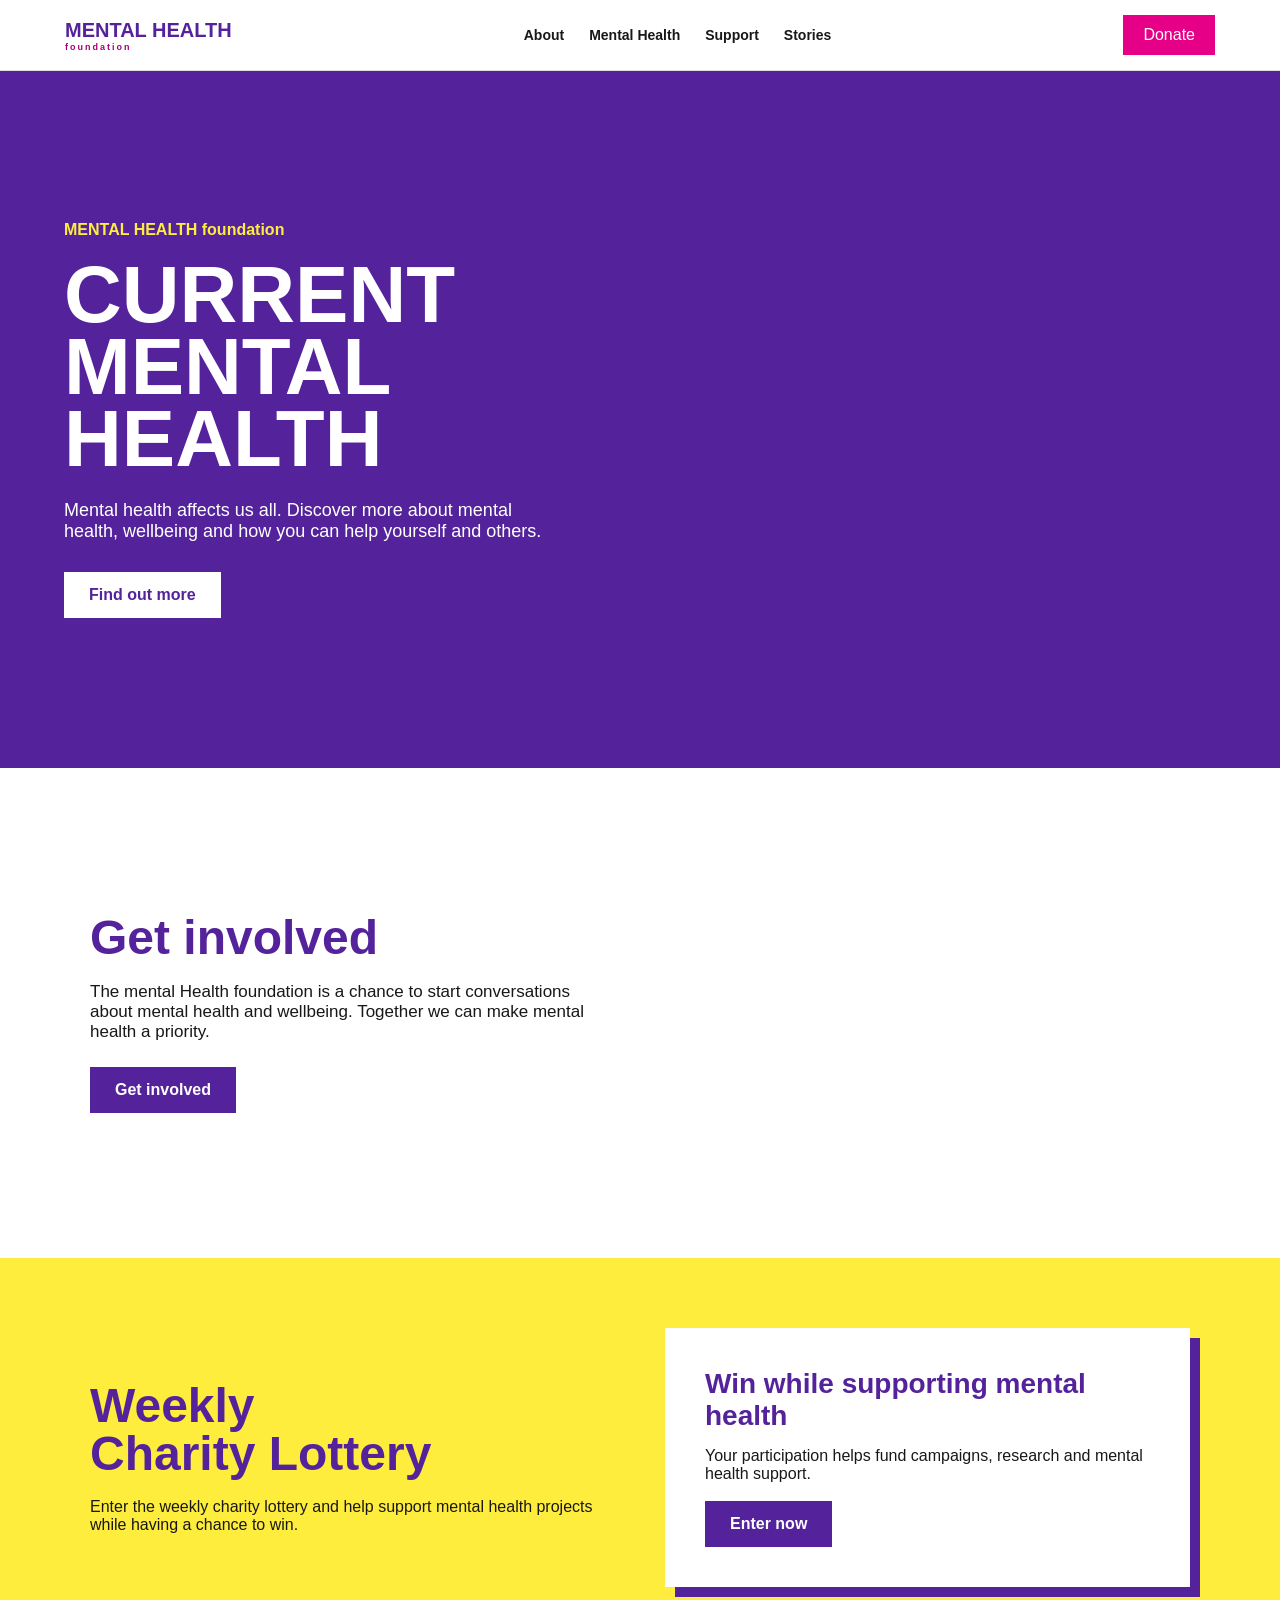
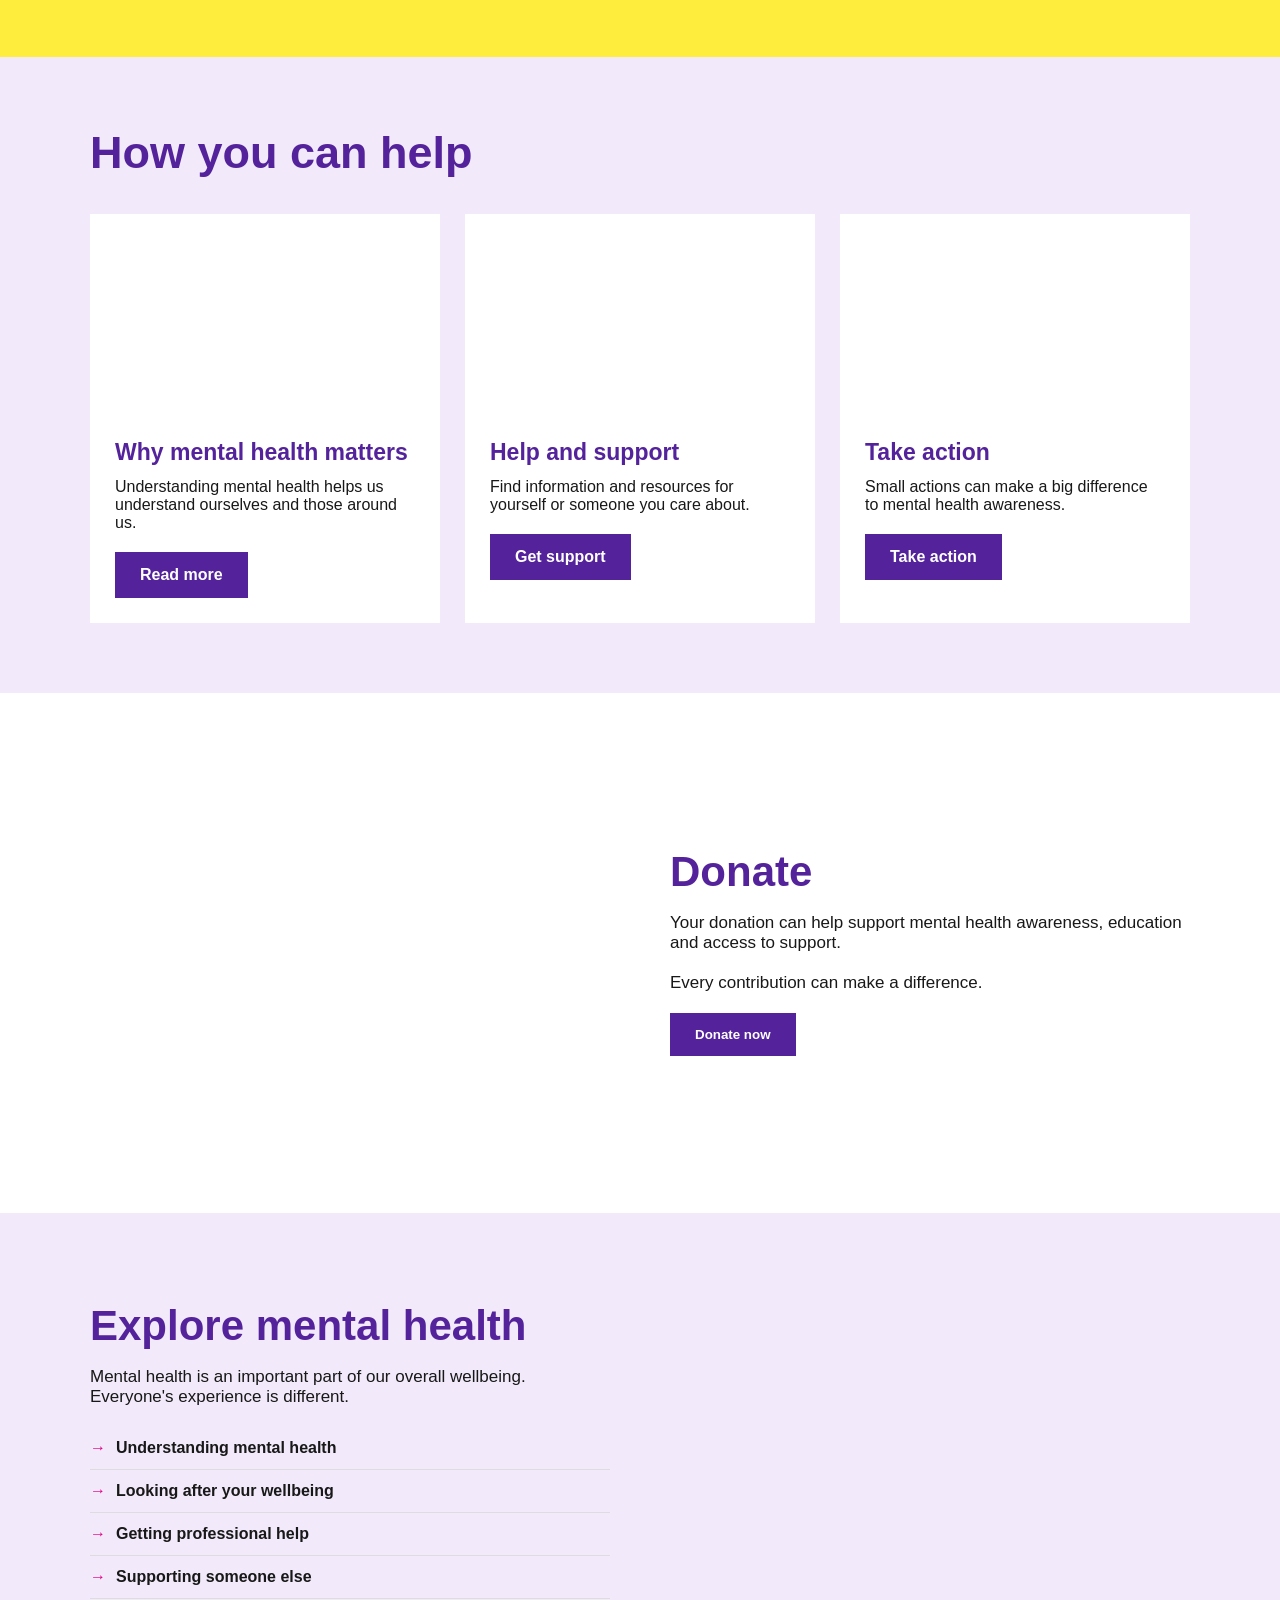
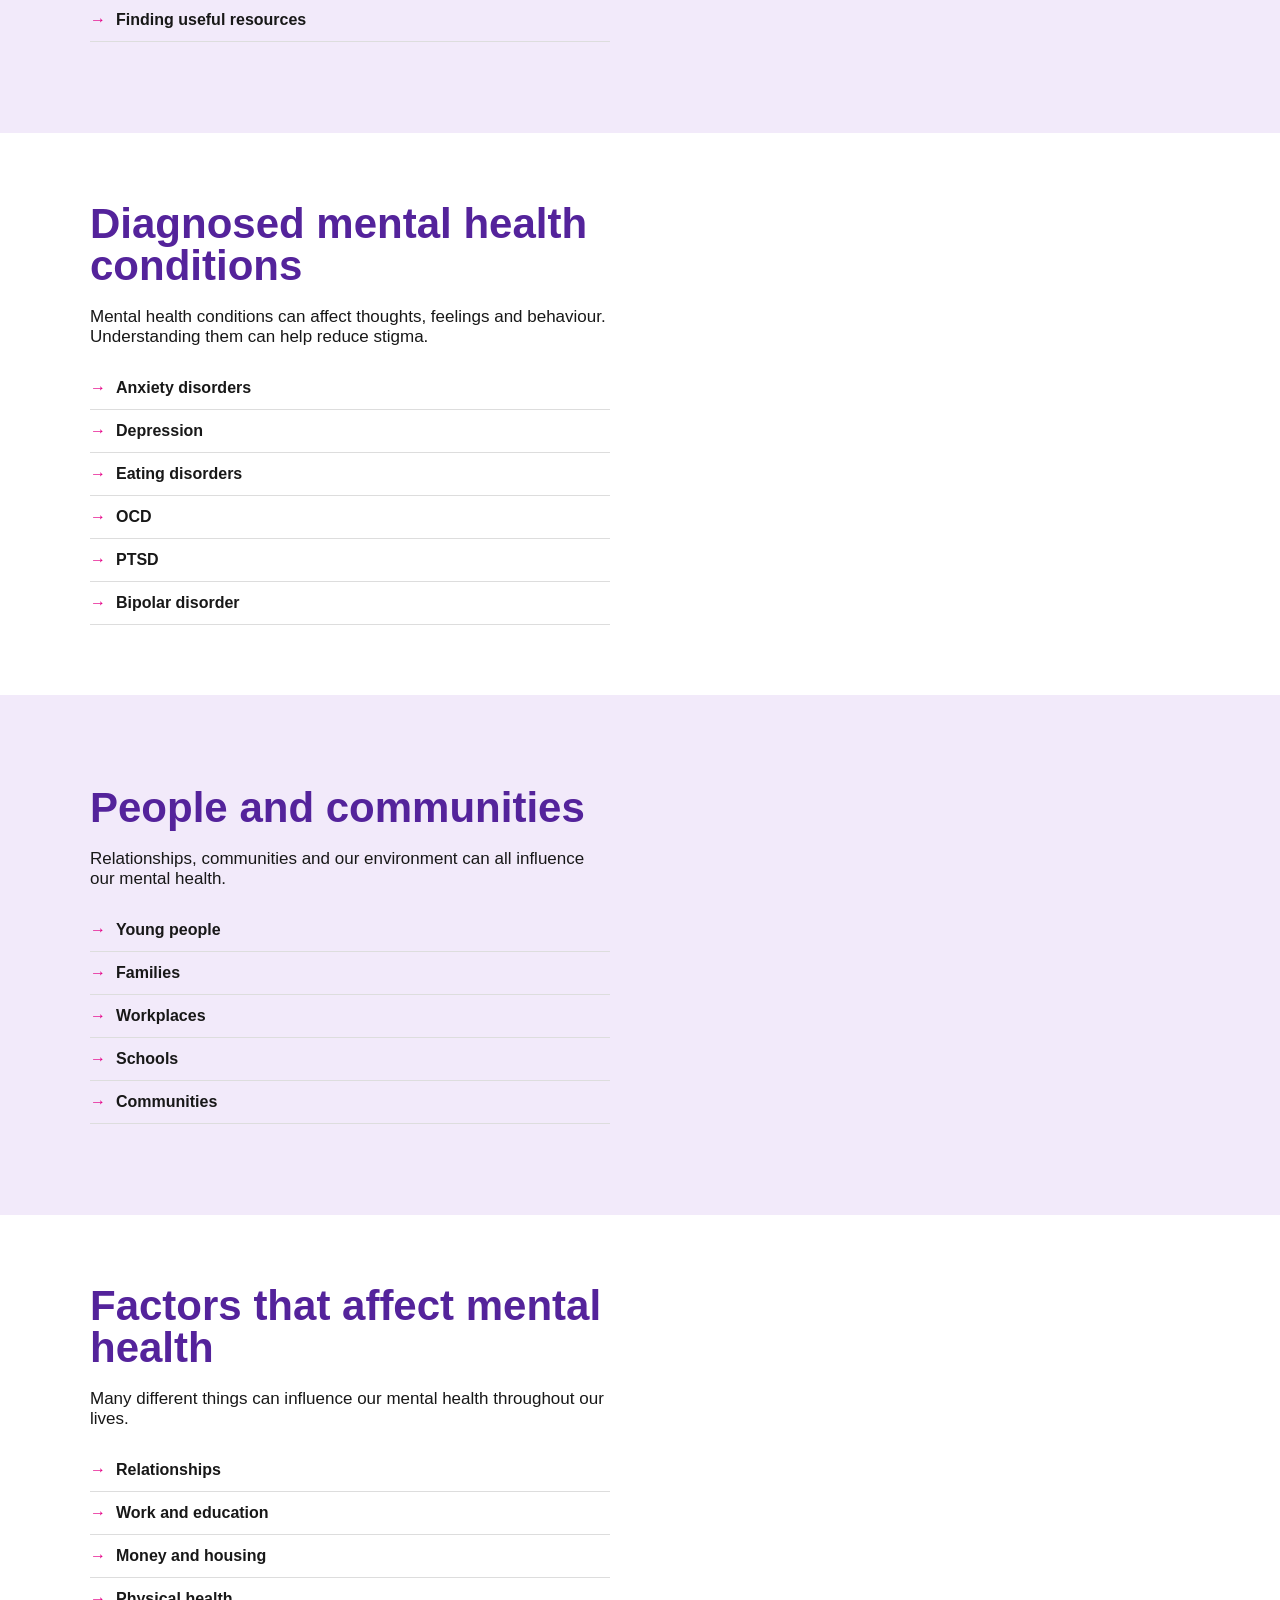
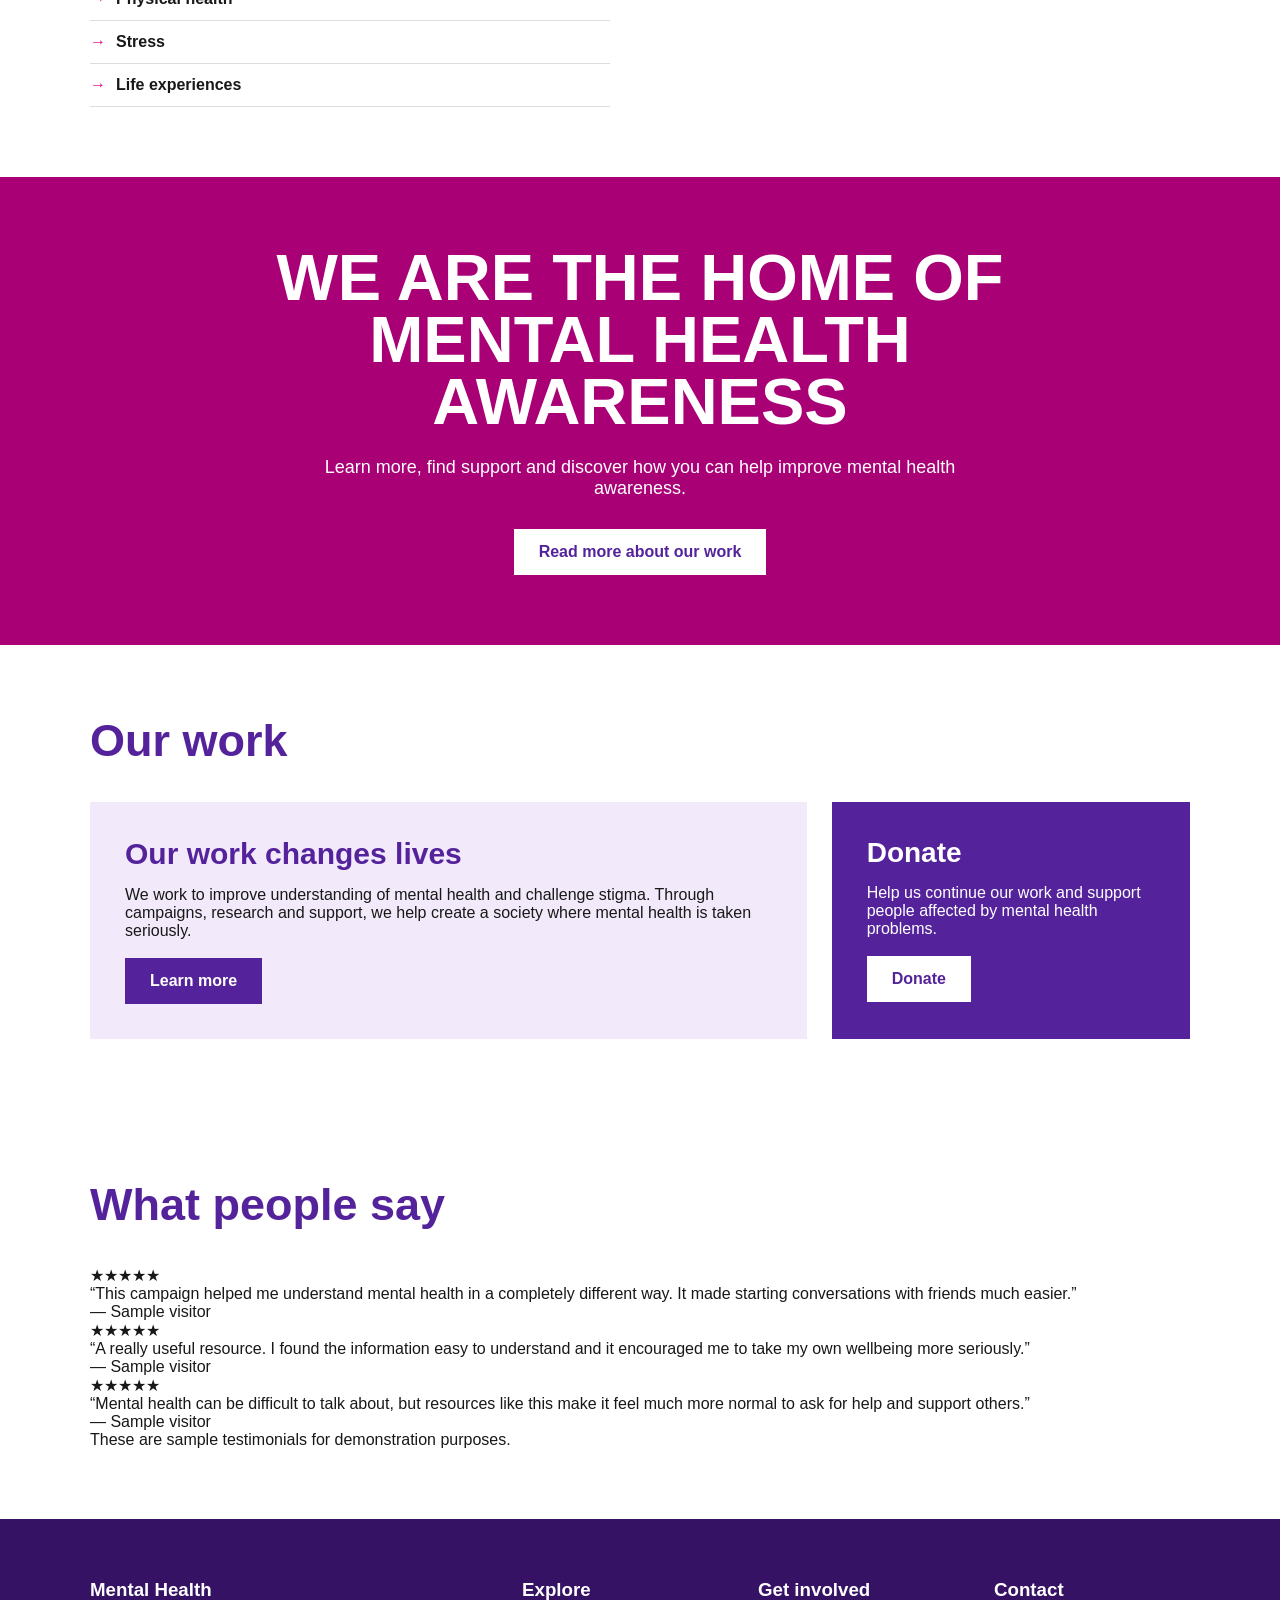
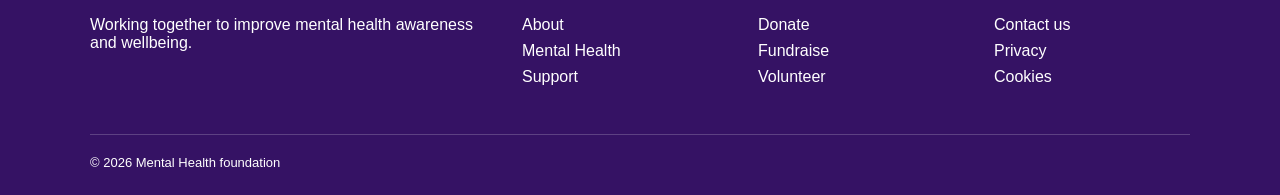
==== goede doel.html @ a35e5ccb "+ goede doel" ====
<!DOCTYPE html>
<html lang="en">

<head>
  <meta charset="UTF-8">
  <meta name="viewport" content="width=device-width, initial-scale=1.0">

  <title>Mental Health foundation</title>

  <style>
    * {
      margin: 0;
      padding: 0;
      box-sizing: border-box;
    }

    html {
      scroll-behavior: smooth;
    }

    body {
      font-family: Arial, Helvetica, sans-serif;
      color: #181818;
    }

    :root {
      --purple: #54239b;
      --dark-purple: #351264;
      --magenta: #a90076;
      --pink: #e50087;
      --yellow: #ffed3d;
      --light: #f2eafa;
      --white: #fff;
    }

    a {
      text-decoration: none;
      color: inherit;
    }

    img {
      width: 100%;
      display: block;
    }

    .container {
      width: min(1100px, 90%);
      margin: auto;
    }

    section {
      padding: 70px 0;
    }

    header {
      position: sticky;
      top: 0;
      z-index: 1000;
      background: white;
      border-bottom: 1px solid #ddd;
    }

    .navbar {
      max-width: 1200px;
      margin: auto;
      padding: 15px 25px;

      display: flex;
      align-items: center;
      justify-content: space-between;
    }

    .logo {
      font-size: 20px;
      font-weight: 900;
      color: var(--purple);
    }

    .logo small {
      display: block;
      font-size: 9px;
      letter-spacing: 2px;
      color: var(--magenta);
    }

    nav {
      display: flex;
      gap: 25px;
      font-size: 14px;
      font-weight: bold;
    }

    nav a:hover {
      color: var(--pink);
    }

    .nav-button {
      background: var(--pink);
      color: white;
      padding: 11px 20px;
    }

    .hero {
      min-height: 550px;

      display: grid;
      grid-template-columns: 1fr 1fr;

      background: var(--purple);
      color: white;
    }

    .hero-content {
      padding: 80px 10%;

      display: flex;
      flex-direction: column;
      justify-content: center;
    }

    .hero-label {
      color: var(--yellow);
      font-weight: bold;
      margin-bottom: 20px;
    }

    .hero h1 {
      font-size: clamp(45px, 7vw, 80px);
      line-height: .9;
      text-transform: uppercase;
      margin-bottom: 25px;
    }

    .hero p {
      max-width: 500px;
      font-size: 18px;
      margin-bottom: 30px;
    }

    .hero-image {
      min-height: 550px;

      background:
        linear-gradient(rgba(84, 35, 155, .15),
          rgba(84, 35, 155, .15)),
        url("https://images.unsplash.com/photo-1499209974431-9dddcece7f88?auto=format&fit=crop&w=1200&q=80") center/cover;
    }

    .button {
      display: inline-block;
      padding: 14px 25px;
      background: var(--purple);
      color: white;
      font-weight: bold;
      border: none;
      cursor: pointer;
    }

    .button:hover {
      background: var(--pink);
    }

    .button.white {
      background: white;
      color: var(--purple);
    }

    .intro {
      display: grid;
      grid-template-columns: 1fr 1fr;
      gap: 60px;
      align-items: center;
    }

    .intro h2 {
      color: var(--purple);
      font-size: 48px;
      line-height: 1;
      margin-bottom: 20px;
    }

    .intro p {
      font-size: 17px;
      margin-bottom: 25px;
    }

    .intro-image {
      height: 350px;

      background:
        url("https://images.unsplash.com/photo-1516307365426-bea591f05011?auto=format&fit=crop&w=900&q=80") center/cover;
    }

    .lottery {
      background: var(--yellow);
    }

    .lottery-inner {
      display: grid;
      grid-template-columns: 1fr 1fr;
      gap: 50px;
      align-items: center;
    }

    .lottery h2 {
      color: var(--purple);
      font-size: 48px;
      line-height: 1;
      margin-bottom: 20px;
    }

    .lottery-card {
      background: white;
      padding: 40px;
      box-shadow: 10px 10px 0 var(--purple);
    }

    .lottery-card h3 {
      color: var(--purple);
      font-size: 28px;
      margin-bottom: 15px;
    }

    .light {
      background: var(--light);
    }

    .title {
      font-size: 45px;
      color: var(--purple);
      margin-bottom: 35px;
    }

    .cards {
      display: grid;
      grid-template-columns: repeat(3, 1fr);
      gap: 25px;
    }

    .card {
      background: white;
    }

    .card-image {
      height: 200px;
      background-size: cover;
      background-position: center;
    }

    .card-content {
      padding: 25px;
    }

    .card h3 {
      color: var(--purple);
      font-size: 23px;
      margin-bottom: 12px;
    }

    .card p {
      margin-bottom: 20px;
    }

    .content {
      display: grid;
      grid-template-columns: 1fr 1fr;
      gap: 60px;
      align-items: center;
    }

    .content.reverse .content-image {
      order: 2;
    }

    .content-image {
      height: 380px;
      background-size: cover;
      background-position: center;
    }

    .content-text h2 {
      color: var(--purple);
      font-size: 42px;
      line-height: 1;
      margin-bottom: 20px;
    }

    .content-text p {
      font-size: 17px;
      margin-bottom: 20px;
    }

    .content-text ul {
      list-style: none;
    }

    .content-text li {
      border-bottom: 1px solid #ddd;
      padding: 12px 0;
      font-weight: bold;
    }

    .content-text li::before {
      content: "→";
      color: var(--pink);
      margin-right: 10px;
    }

    .cta {
      background: var(--magenta);
      color: white;
      text-align: center;
    }

    .cta h2 {
      max-width: 900px;
      margin: auto;
      margin-bottom: 25px;

      font-size: clamp(38px, 6vw, 65px);
      line-height: .95;
      text-transform: uppercase;
    }

    .cta p {
      max-width: 700px;
      margin: 0 auto 30px;
      font-size: 18px;
    }

    .stories {
      display: grid;
      grid-template-columns: 2fr 1fr;
      gap: 25px;
    }

    .story {
      padding: 35px;
      background: var(--light);
    }

    .story h3 {
      color: var(--purple);
      font-size: 30px;
      margin-bottom: 15px;
    }

    .story-side {
      padding: 35px;
      background: var(--purple);
      color: white;
    }

    .story-side h3 {
      font-size: 28px;
      margin-bottom: 15px;
    }

    footer {
      background: var(--dark-purple);
      color: white;
      padding: 60px 0 25px;
    }

    .footer-grid {
      display: grid;
      grid-template-columns: 2fr 1fr 1fr 1fr;
      gap: 40px;
    }

    footer h3 {
      margin-bottom: 15px;
    }

    footer ul {
      list-style: none;
    }

    footer li {
      margin-bottom: 8px;
    }

    footer a:hover {
      color: var(--yellow);
    }

    .copyright {
      margin-top: 40px;
      padding-top: 20px;
      border-top: 1px solid rgba(255, 255, 255, .2);
      font-size: 13px;
    }

    @media(max-width: 800px) {

      nav {
        display: none;
      }

      .hero,
      .intro,
      .lottery-inner,
      .content {
        grid-template-columns: 1fr;
      }

      .hero-image {
        min-height: 350px;
        order: -1;
      }

      .hero-content {
        padding: 60px 8%;
      }

      .cards {
        grid-template-columns: 1fr;
      }

      .content.reverse .content-image {
        order: 0;
      }

      .stories {
        grid-template-columns: 1fr;
      }

      .footer-grid {
        grid-template-columns: 1fr 1fr;
      }
    }

    @media(max-width: 500px) {

      section {
        padding: 50px 0;
      }

      .footer-grid {
        grid-template-columns: 1fr;
      }

      .hero h1 {
        font-size: 48px;
      }

      .intro h2,
      .lottery h2,
      .title {
        font-size: 38px;
      }
    }
  </style>
</head>


<body>
  <header>

    <div class="navbar">

      <a href="#home" class="logo">
        MENTAL HEALTH
        <small>foundation</small>
      </a>

      <nav>
        <a href="#about">About</a>
        <a href="#mental-health">Mental Health</a>
        <a href="#support">Support</a>
        <a href="#stories">Stories</a>
      </nav>

      <a href="#donate" class="nav-button">
        Donate
      </a>

    </div>

  </header>
  <section class="hero" id="home">

    <div class="hero-content">

      <div class="hero-label">
        MENTAL HEALTH foundation
      </div>

      <h1>
        Current<br>
        Mental<br>
        Health
      </h1>

      <p>
        Mental health affects us all. Discover more about
        mental health, wellbeing and how you can help yourself
        and others.
      </p>

      <div>
        <a href="#about" class="button white">
          Find out more
        </a>
      </div>

    </div>

    <div class="hero-image"></div>

  </section>
  <section id="about">

    <div class="container intro">

      <div>

        <h2>
          Get involved
        </h2>

        <p>
          The mental Health foundation is a chance to start
          conversations about mental health and wellbeing.
          Together we can make mental health a priority.
        </p>

        <a href="#support" class="button">
          Get involved
        </a>

      </div>

      <div class="intro-image"></div>

    </div>

  </section>
  <section class="lottery">

    <div class="container lottery-inner">

      <div>

        <h2>
          Weekly<br>
          Charity Lottery
        </h2>

        <p>
          Enter the weekly charity lottery and help support
          mental health projects while having a chance to win.
        </p>

      </div>

      <div class="lottery-card">

        <h3>
          Win while supporting mental health
        </h3>

        <p>
          Your participation helps fund campaigns, research
          and mental health support.
        </p>

        <br>

        <a href="#donate" class="button">
          Enter now
        </a>

      </div>

    </div>

  </section>
  <section class="light">

    <div class="container">

      <h2 class="title">
        How you can help
      </h2>

      <div class="cards">

        <div class="card">

          <div class="card-image"
            style="background-image:url('https://images.unsplash.com/photo-1531482615713-2afd69097998?auto=format&fit=crop&w=800&q=80')">
          </div>

          <div class="card-content">

            <h3>
              Why mental health matters
            </h3>

            <p>
              Understanding mental health helps us
              understand ourselves and those around us.
            </p>

            <a href="#mental-health" class="button">
              Read more
            </a>

          </div>

        </div>


        <div class="card">

          <div class="card-image"
            style="background-image:url('https://images.unsplash.com/photo-1529156069898-49953e39b3ac?auto=format&fit=crop&w=800&q=80')">
          </div>

          <div class="card-content">

            <h3>
              Help and support
            </h3>

            <p>
              Find information and resources for yourself
              or someone you care about.
            </p>

            <a href="#support" class="button">
              Get support
            </a>

          </div>

        </div>


        <div class="card">

          <div class="card-image"
            style="background-image:url('https://images.unsplash.com/photo-1556761175-b413da4baf72?auto=format&fit=crop&w=800&q=80')">
          </div>

          <div class="card-content">

            <h3>
              Take action
            </h3>

            <p>
              Small actions can make a big difference
              to mental health awareness.
            </p>

            <a href="#donate" class="button">
              Take action
            </a>

          </div>

        </div>

      </div>

    </div>

  </section>
  <section id="donate">

    <div class="container content">

      <div class="content-image"
        style="background-image:url('https://images.unsplash.com/photo-1469571486292-0ba58a3f068b?auto=format&fit=crop&w=1000&q=80')">
      </div>

      <div class="content-text">

        <h2>
          Donate
        </h2>

        <p>
          Your donation can help support mental health
          awareness, education and access to support.
        </p>

        <p>
          Every contribution can make a difference.
        </p>

        <button class="button" onclick="donate()">
          Donate now
        </button>

      </div>

    </div>

  </section>
  <section class="light" id="mental-health">

    <div class="container content reverse">

      <div class="content-image"
        style="background-image:url('https://images.unsplash.com/photo-1473177104440-ffee2f376098?auto=format&fit=crop&w=1000&q=80')">
      </div>

      <div class="content-text">

        <h2>
          Explore mental health
        </h2>

        <p>
          Mental health is an important part of our overall
          wellbeing. Everyone's experience is different.
        </p>

        <ul>
          <li>Understanding mental health</li>
          <li>Looking after your wellbeing</li>
          <li>Getting professional help</li>
          <li>Supporting someone else</li>
          <li>Finding useful resources</li>
        </ul>

      </div>

    </div>

  </section>
  <section>

    <div class="container content">

      <div class="content-text">

        <h2>
          Diagnosed mental health conditions
        </h2>

        <p>
          Mental health conditions can affect thoughts,
          feelings and behaviour. Understanding them can
          help reduce stigma.
        </p>

        <ul>
          <li>Anxiety disorders</li>
          <li>Depression</li>
          <li>Eating disorders</li>
          <li>OCD</li>
          <li>PTSD</li>
          <li>Bipolar disorder</li>
        </ul>

      </div>

      <div class="content-image"
        style="background-image:url('https://images.unsplash.com/photo-1544717305-2782549b5136?auto=format&fit=crop&w=1000&q=80')">
      </div>

    </div>

  </section>
  <section class="light">

    <div class="container content reverse">

      <div class="content-image"
        style="background-image:url('https://images.unsplash.com/photo-1529156069898-49953e39b3ac?auto=format&fit=crop&w=1000&q=80')">
      </div>

      <div class="content-text">

        <h2>
          People and communities
        </h2>

        <p>
          Relationships, communities and our environment
          can all influence our mental health.
        </p>

        <ul>
          <li>Young people</li>
          <li>Families</li>
          <li>Workplaces</li>
          <li>Schools</li>
          <li>Communities</li>
        </ul>

      </div>

    </div>

  </section>
  <section>

    <div class="container content">

      <div class="content-text">

        <h2>
          Factors that affect mental health
        </h2>

        <p>
          Many different things can influence our mental
          health throughout our lives.
        </p>

        <ul>
          <li>Relationships</li>
          <li>Work and education</li>
          <li>Money and housing</li>
          <li>Physical health</li>
          <li>Stress</li>
          <li>Life experiences</li>
        </ul>

      </div>

      <div class="content-image"
        style="background-image:url('https://images.unsplash.com/photo-1499750310107-5fef28a66643?auto=format&fit=crop&w=1000&q=80')">
      </div>

    </div>

  </section>
  <section class="cta" id="support">

    <div class="container">

      <h2>
        We are the home of
        Mental Health Awareness
      </h2>

      <p>
        Learn more, find support and discover how you can
        help improve mental health awareness.
      </p>

      <a href="#about" class="button white">
        Read more about our work
      </a>

    </div>

  </section>
  <section id="stories">

    <div class="container">

      <h2 class="title">
        Our work
      </h2>

      <div class="stories">

        <div class="story">

          <h3>
            Our work changes lives
          </h3>

          <p>
            We work to improve understanding of mental
            health and challenge stigma. Through campaigns,
            research and support, we help create a society
            where mental health is taken seriously.
          </p>

          <br>

          <a href="#mental-health" class="button">
            Learn more
          </a>

        </div>

        <div class="story-side">

          <h3>
            Donate
          </h3>

          <p>
            Help us continue our work and support people
            affected by mental health problems.
          </p>

          <br>

          <a href="#donate" class="button white">
            Donate
          </a>

        </div>

      </div>

    </div>

  </section>

  <section class="reviews" id="reviews">

    <div class="container">

      <h2 class="title">
        What people say
      </h2>

      <div class="review-grid">

        <div class="review">

          <div class="stars">
            ★★★★★
          </div>

          <p>
            “This campaign helped me understand mental
            health in a completely different way. It made
            starting conversations with friends much easier.”
          </p>

          <div class="reviewer">
            — Sample visitor
          </div>

        </div>


        <div class="review">

          <div class="stars">
            ★★★★★
          </div>

          <p>
            “A really useful resource. I found the information
            easy to understand and it encouraged me to take
            my own wellbeing more seriously.”
          </p>

          <div class="reviewer">
            — Sample visitor
          </div>

        </div>


        <div class="review">

          <div class="stars">
            ★★★★★
          </div>

          <p>
            “Mental health can be difficult to talk about,
            but resources like this make it feel much more
            normal to ask for help and support others.”
          </p>

          <div class="reviewer">
            — Sample visitor
          </div>

        </div>

      </div>

      <p class="review-note">
        These are sample testimonials for demonstration purposes.
      </p>

    </div>

  </section>
  <footer>

    <div class="container">

      <div class="footer-grid">

        <div>
          <h3>Mental Health</h3>

          <p>
            Working together to improve mental health
            awareness and wellbeing.
          </p>
        </div>

        <div>
          <h3>Explore</h3>

          <ul>
            <li><a href="#about">About</a></li>
            <li><a href="#mental-health">Mental Health</a></li>
            <li><a href="#support">Support</a></li>
          </ul>
        </div>

        <div>
          <h3>Get involved</h3>

          <ul>
            <li><a href="#donate">Donate</a></li>
            <li><a href="#about">Fundraise</a></li>
            <li><a href="#about">Volunteer</a></li>
          </ul>
        </div>

        <div>
          <h3>Contact</h3>

          <ul>
            <li><a href="#">Contact us</a></li>
            <li><a href="#">Privacy</a></li>
            <li><a href="#">Cookies</a></li>
          </ul>
        </div>

      </div>

      <div class="copyright">
        © 2026 Mental Health foundation
      </div>

    </div>

  </footer>


  <script>

    function donate() {
      alert("Thank you for your donation!");
    }

  </script>

</body>

</html>
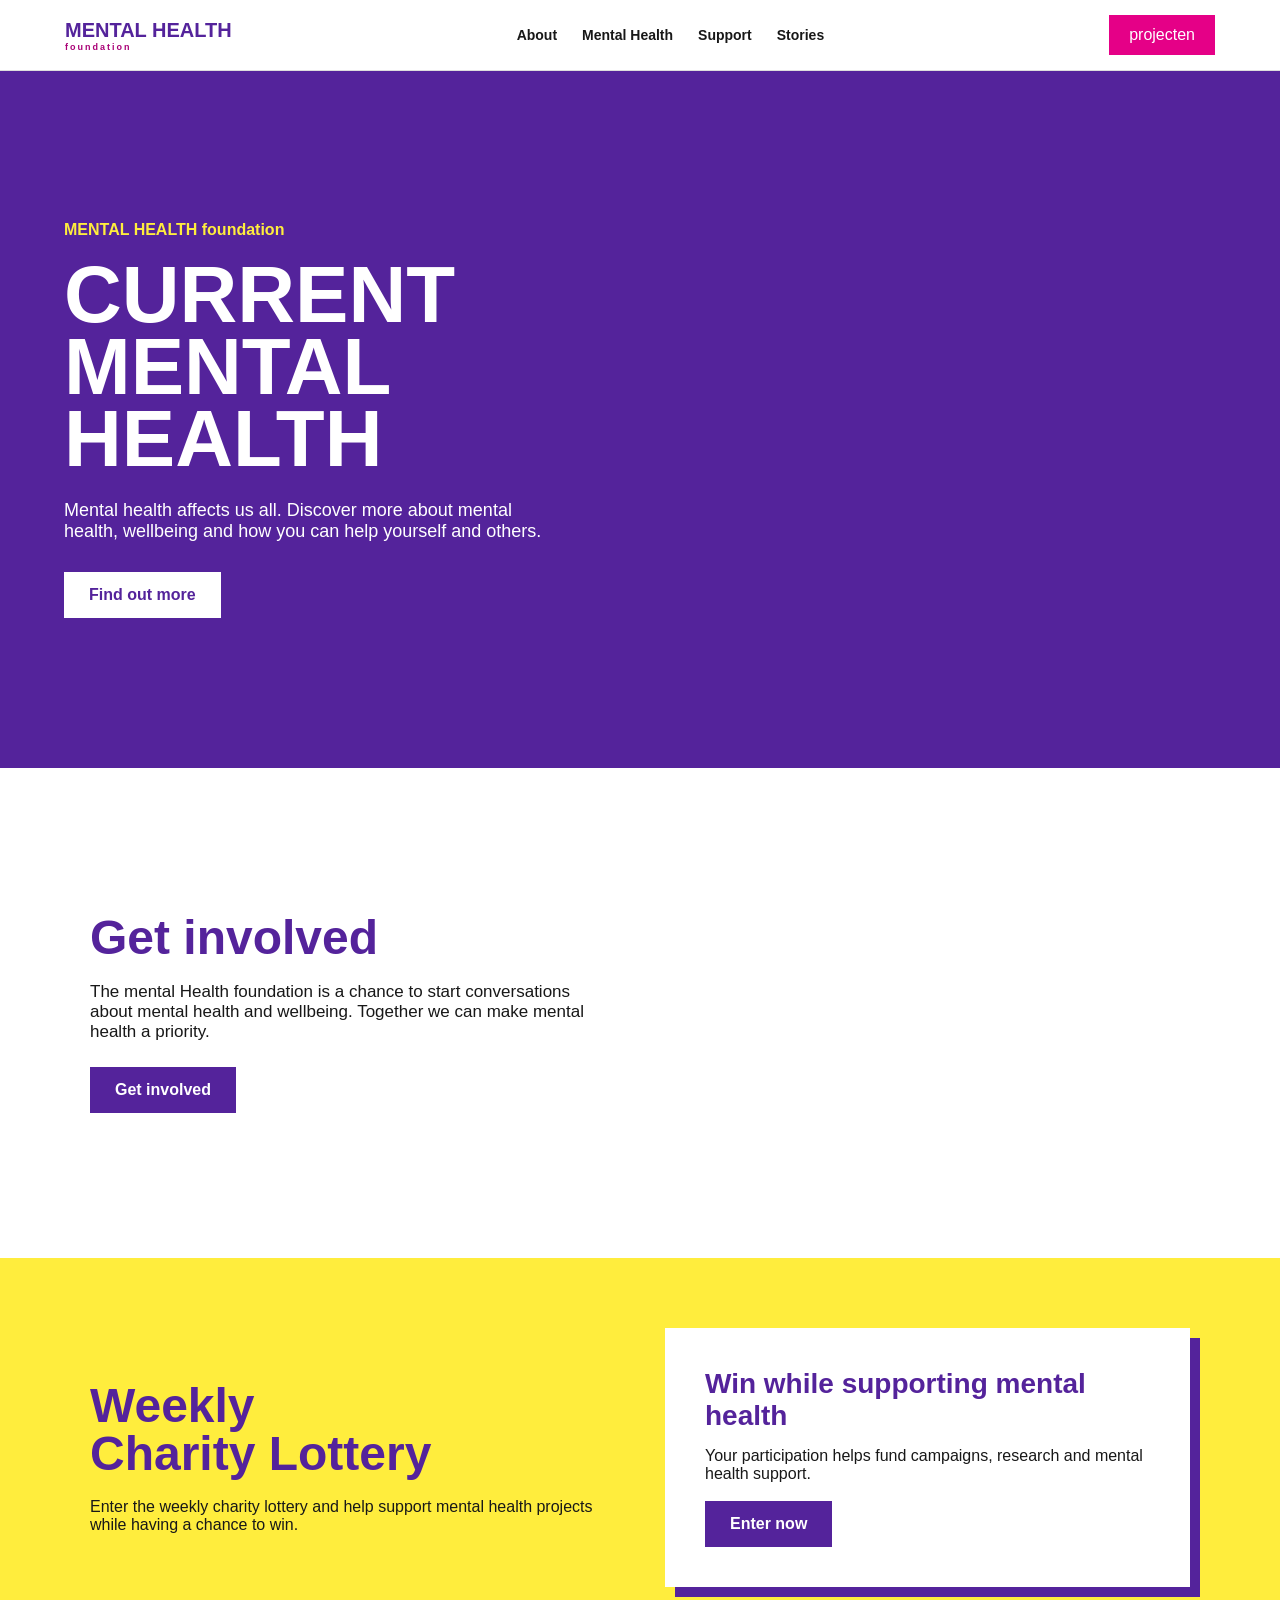
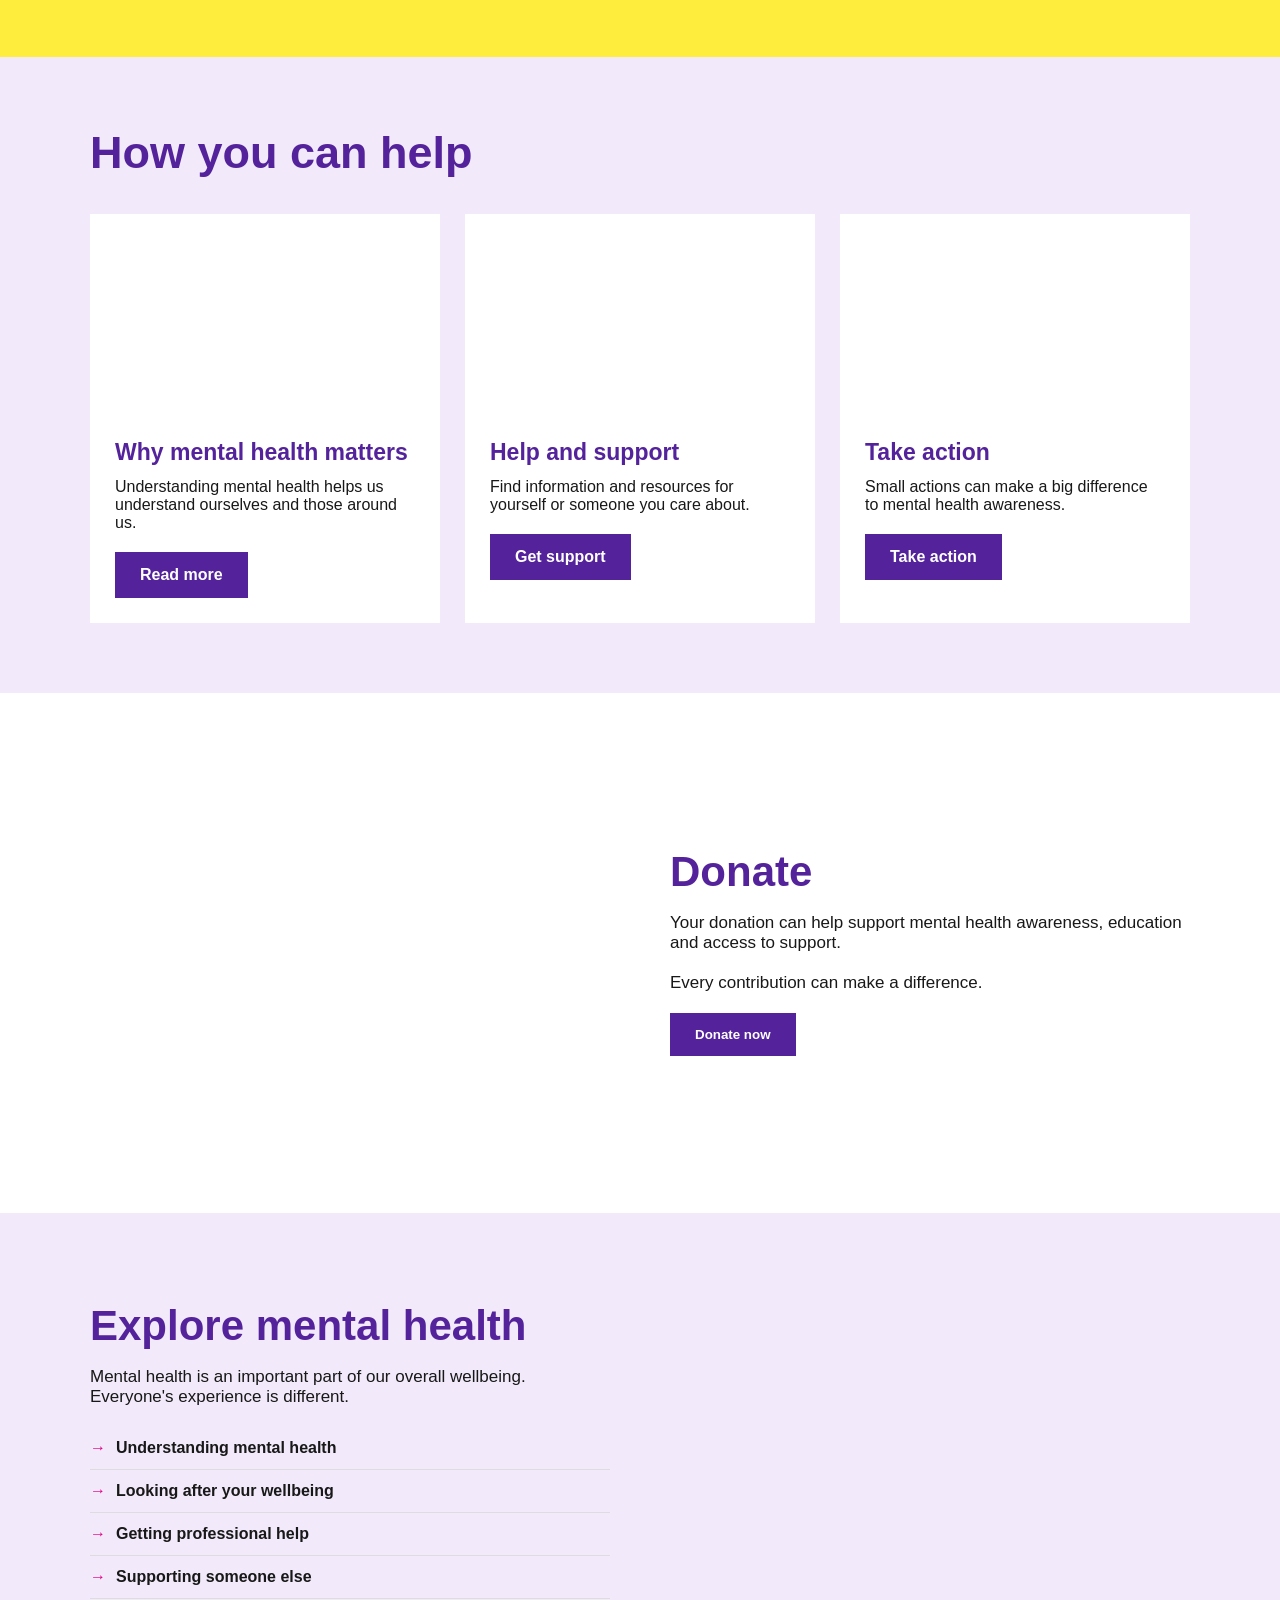
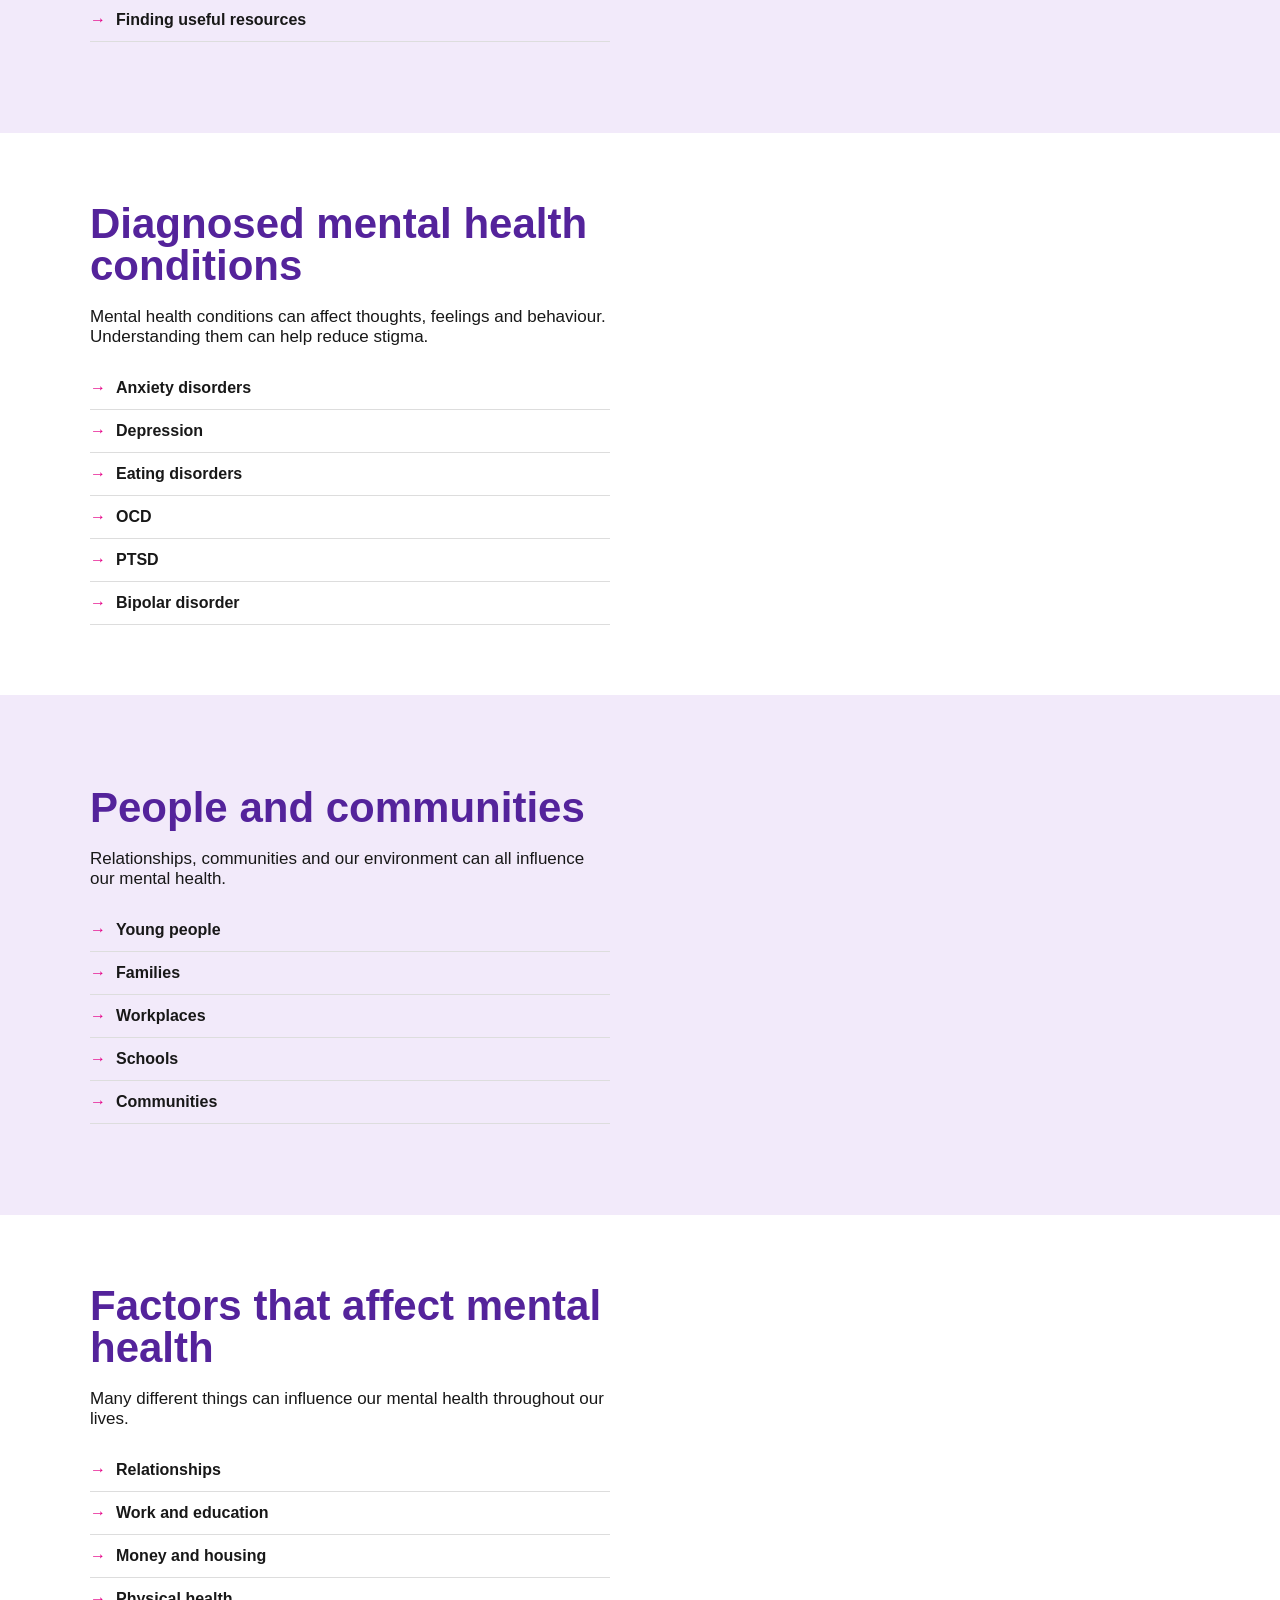
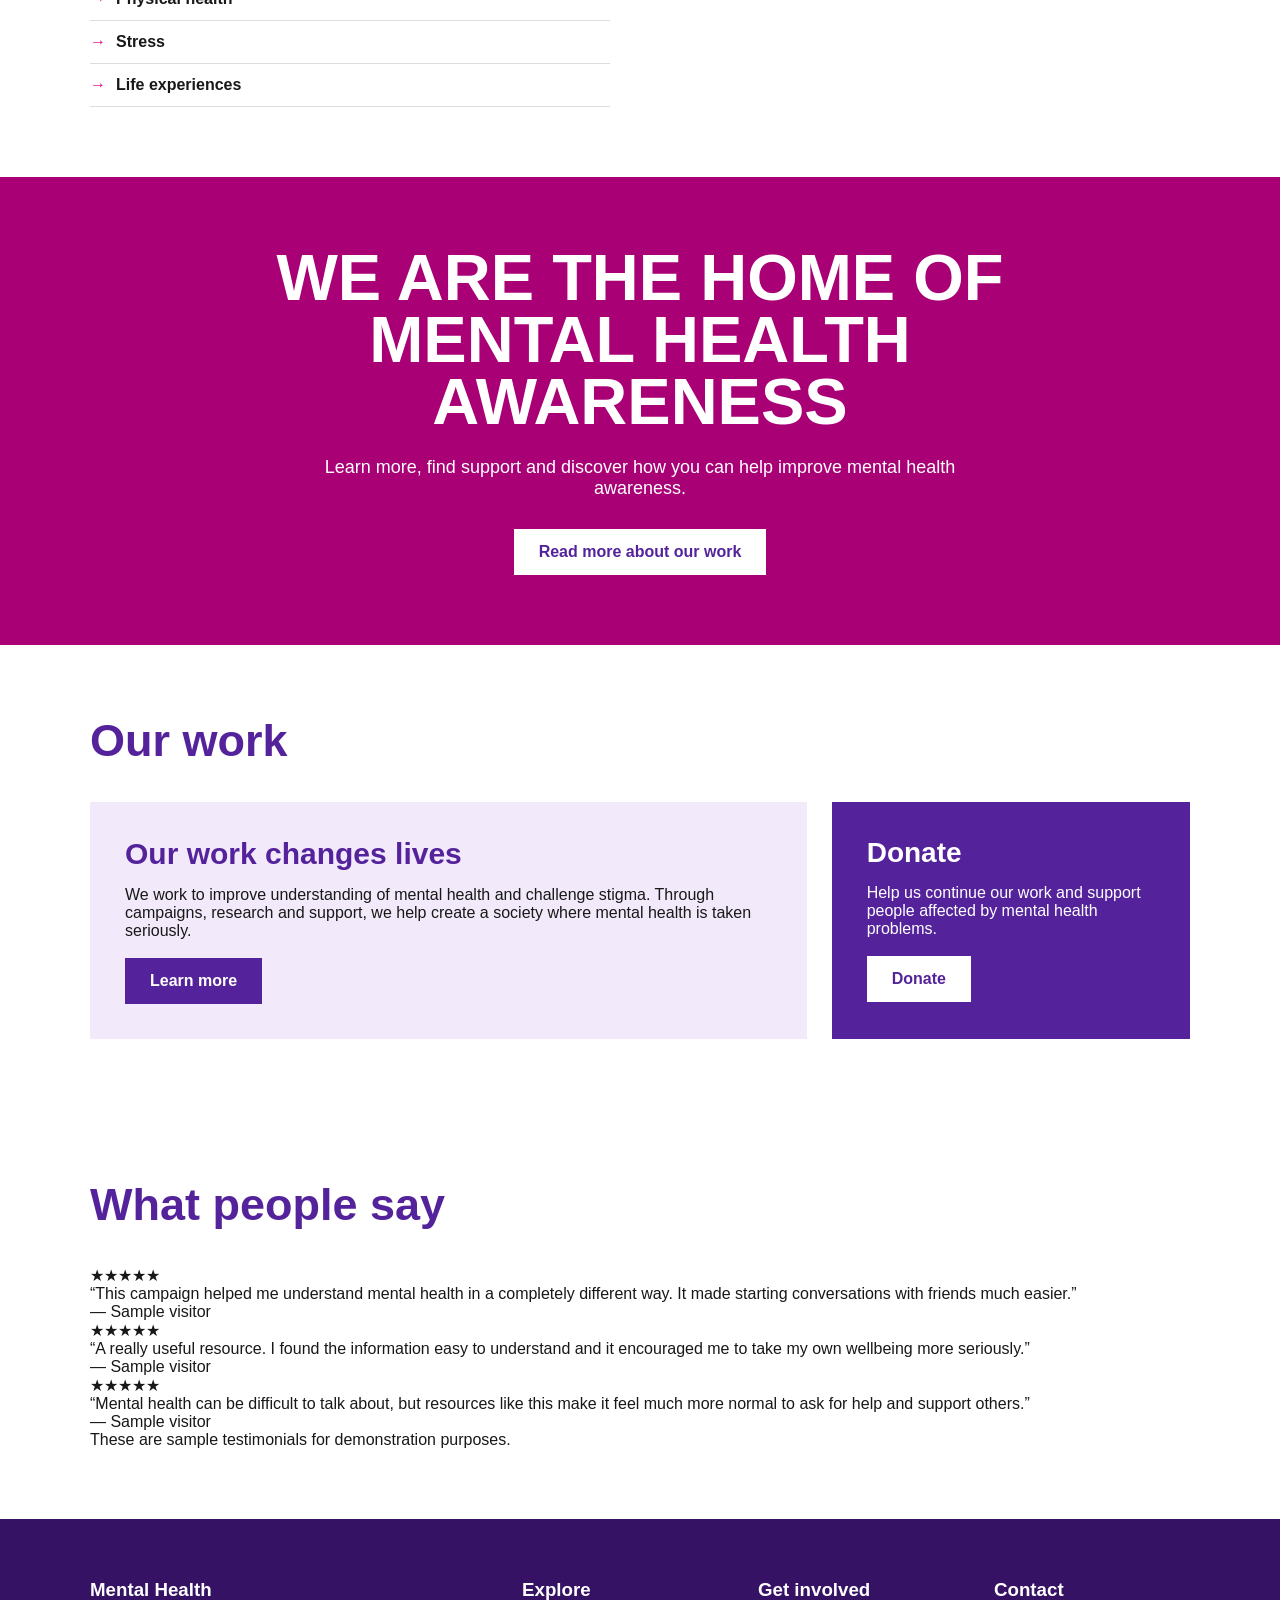
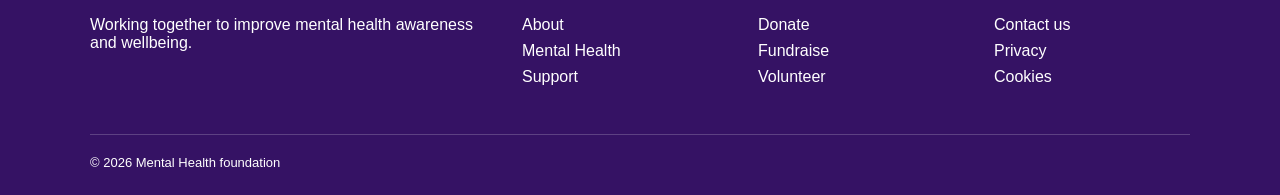
==== commit 85ae41bc: "beste wat ik kan" ====
--- a/goede doel.html
+++ b/goede doel.html
@@ -471,8 +471,8 @@
         <a href="#stories">Stories</a>
       </nav>
 
-      <a href="#donate" class="nav-button">
-        Donate
+      <a href="p3.html" class="nav-button">
+        projecten
       </a>
 
     </div>
